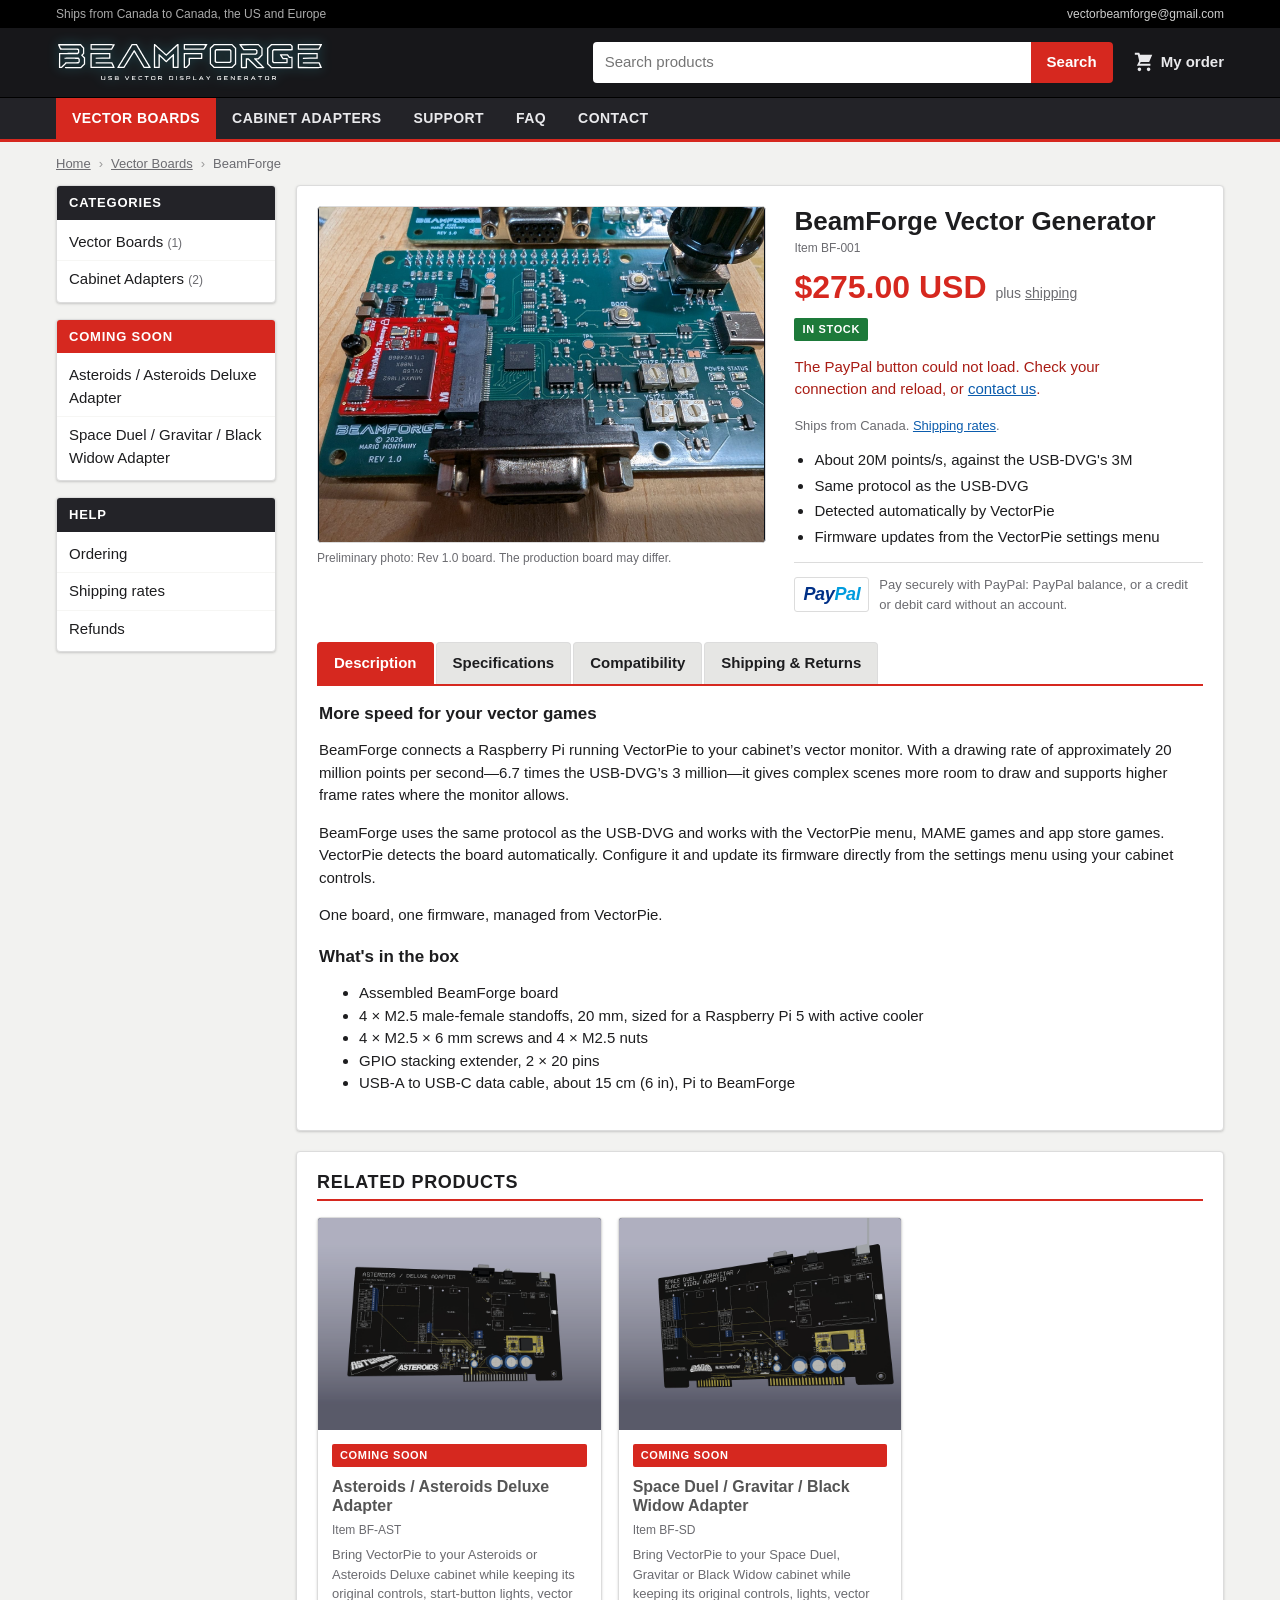
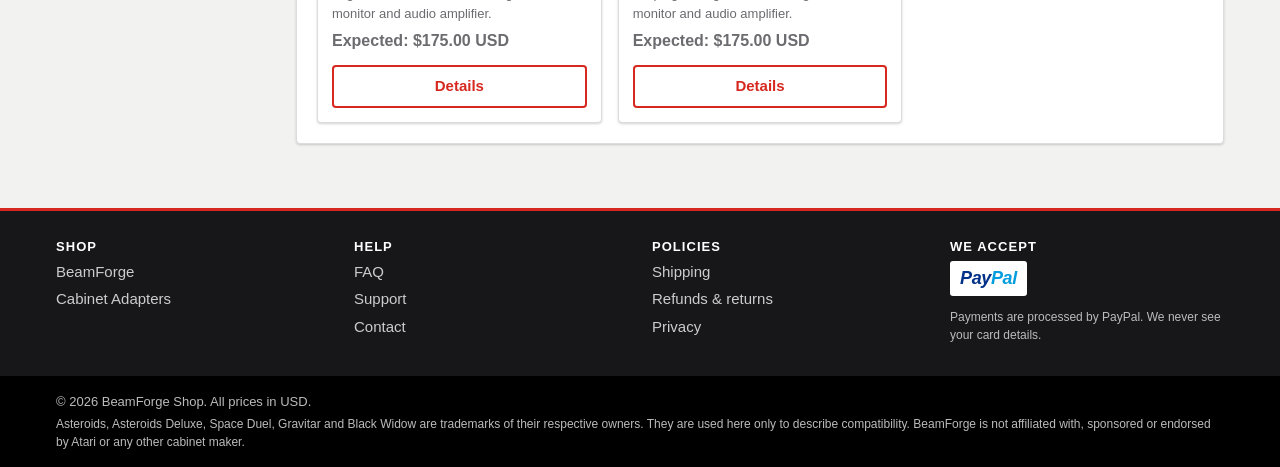
==== website/beamforge.html @ 4fb69a4a "Add BeamForge Shop website and GitHub Pages workflow Static store for BeamForge (275 USD, PayPal hos" ====
<!doctype html>
<html lang="en">
<head>
<meta charset="utf-8">
<meta name="viewport" content="width=device-width, initial-scale=1">
<title>BeamForge Vector Generator (BF-001) | BeamForge Shop</title>
<meta name="description" content="BeamForge vector generator: about 20 million points a second, same protocol as the USB-DVG. Detected automatically by VectorPie.">
<link rel="icon" href="assets/favicon.svg" type="image/svg+xml">
<link rel="stylesheet" href="css/style.css">
<script src="js/products.js" defer></script>
<script src="js/site.js" defer></script>
</head>
<body data-nav="boards">
<header id="site-header"></header>
<nav id="crumbs" aria-label="Breadcrumb" data-crumbs="Home|index.html;Vector Boards|index.html?cat=boards;BeamForge"></nav>

<div class="wrap layout">
  <aside id="sidebar" aria-label="Categories"></aside>
  <main>
    <section class="panel">
      <div class="product-top">
        <div class="gallery" data-gallery="beamforge"></div>
        <div class="buybox" data-buybox="beamforge"></div>
      </div>

      <div class="tabs">
        <div class="tablist" role="tablist" aria-label="Product details">
          <button role="tab" id="t-description" aria-controls="description">Description</button>
          <button role="tab" id="t-specs" aria-controls="specs">Specifications</button>
          <button role="tab" id="t-compat" aria-controls="compatibility">Compatibility</button>
          <button role="tab" id="t-shipping" aria-controls="shipping">Shipping &amp; Returns</button>
        </div>

        <div class="tabpanel" role="tabpanel" id="description" aria-labelledby="t-description">
          <h3>More speed for your vector games</h3>
          <p>BeamForge connects a Raspberry Pi running VectorPie to your cabinet’s vector monitor. With a drawing rate of approximately 20 million points per second—6.7 times the USB-DVG’s 3 million—it gives complex scenes more room to draw and supports higher frame rates where the monitor allows.</p>
          <p>BeamForge uses the same protocol as the USB-DVG and works with the VectorPie menu, MAME games and app store games. VectorPie detects the board automatically. Configure it and update its firmware directly from the settings menu using your cabinet controls.</p>
          <p>One board, one firmware, managed from VectorPie.</p>
          <h3>What's in the box</h3>
          <ul data-inbox="beamforge"></ul>
        </div>

        <div class="tabpanel" role="tabpanel" id="specs" aria-labelledby="t-specs" hidden>
          <h3>Specifications</h3>
          <div class="table-wrap"><table class="striped" data-specs="beamforge"></table></div>
        </div>

        <div class="tabpanel" role="tabpanel" id="compatibility" aria-labelledby="t-compat" hidden>
          <h3>Raspberry Pi</h3>
          <p>Raspberry Pi 4 or Pi 5 with 1 GB memory or higher. Raspberry Pi 5 is preferred for better performance. SSD or SD card, 32 GB or higher. SSD strongly recommended. BeamForge mounts above the Pi on the GPIO header and connects to the Pi’s upper blue USB 3 port with the included data cable.</p>
          <p>The included 20 mm standoffs and GPIO extender are sized for a Raspberry Pi 5 with its active cooler. With a Pi 4 or a different cooler, check the clearances first.</p>
          <h3>You also need</h3>
          <ul>
            <li>A Raspberry Pi 4 or 5, with its power supply.</li>
            <li>Storage with VectorPie installed.</li>
            <li>A compatible arcade vector monitor.</li>
            <li>A cable from BeamForge to your monitor, not included. For a WG6100, see the <a href="https://www.vectorheadarcade.com/product-page/dvg-to-stock-wg6100">DVG to Stock WG6100 cable</a> at Vector Head Arcade. The <a href="adapters.html">cabinet adapters</a> include their own vector cable.</li>
          </ul>
          <h3>VectorPie</h3>
          <p>VectorPie detects BeamForge automatically: <b>Settings → DVG → HARDWARE</b> shows BEAMFORGE. The menu, the MAME games and the app store games draw on it. Firmware updates install from <b>Settings → DVG → UPDATE...</b>. VectorPie runs on a Raspberry Pi 4 or 5. Plug the board into a USB 3.0 port (blue).</p>
          <h3>Replacing a USB-DVG</h3>
          <p>BeamForge uses the same protocol as the USB-DVG, so software that drives a USB-DVG drives BeamForge. Assembly, connections, monitor setup and calibration are in the <a href="https://github.com/Goldfinch2/VectorPie/blob/main/docs/beamforge-installation.md">BeamForge installation guide</a>.</p>
          <h3>Cabinets</h3>
          <p>Cabinet adapters for Asteroids / Asteroids Deluxe and for Space Duel / Gravitar / Black Widow cabinets are coming soon. <a href="adapters.html">See the adapters</a>.</p>
        </div>

        <div class="tabpanel" role="tabpanel" id="shipping" aria-labelledby="t-shipping" hidden>
          <h3>Shipping</h3>
          <p>Ships from <span data-site="sellerCountry"></span> with Canada Post, to Canada, the United States and Europe. One flat rate of 50 USD per order, to every region:</p>
          <div class="table-wrap"><table class="striped" data-shipping-table></table></div>
          <p>Duties and import taxes are paid by the buyer on delivery. European countries charge import VAT. See the <a href="policies.html#shipping">shipping policy</a>.</p>
          <h3>Returns &amp; refunds</h3>
          <p>Cancel any time before your board ships for a full refund. See the <a href="policies.html#refunds">refund policy</a> for boards that have shipped.</p>
        </div>
      </div>
    </section>

    <section class="panel">
      <h2 class="section-title">Related products</h2>
      <div class="grid" data-grid="related"></div>
    </section>
  </main>
</div>

<footer id="site-footer"></footer>
<noscript><p class="wrap">This shop needs JavaScript to show the price and the PayPal button.</p></noscript>
</body>
</html>
---- website/css/style.css ----
/* BeamForge Shop: classic arcade parts store look. */

:root {
  --bg: #f2f2f0;
  --panel: #ffffff;
  --text: #1d1d1f;
  --muted: #6b6b70;
  --line: #dcdcdc;
  --stripe: #f6f6f4;
  --dark: #17171a;
  --dark-2: #232328;
  --dark-text: #e9e9ec;
  --accent: #d6281f;       /* arcade red: prices, buttons */
  --accent-dark: #a91c14;
  --ok: #1d7a3a;
  --vector: #38e8ff;       /* vector glow in illustrations */
  --shadow: 0 1px 3px rgba(0, 0, 0, .12), 0 1px 2px rgba(0, 0, 0, .06);
  --radius: 4px;
  --font: -apple-system, BlinkMacSystemFont, "Segoe UI", Roboto, "Helvetica Neue", Arial, sans-serif;
}

* { box-sizing: border-box; }
html { -webkit-text-size-adjust: 100%; }
body { margin: 0; background: var(--bg); color: var(--text); font: 15px/1.5 var(--font); }
img { max-width: 100%; height: auto; display: block; }
a { color: #0b5cad; }
a:hover { color: var(--accent); }
h1, h2, h3, h4 { line-height: 1.2; margin: 0 0 .5em; }
.wrap { max-width: 1200px; margin: 0 auto; padding: 0 16px; }
.small { font-size: 12px; }
.sr-only { position: absolute; width: 1px; height: 1px; overflow: hidden; clip: rect(0 0 0 0); white-space: nowrap; }
.tba { color: var(--muted); font-style: italic; }
[hidden] { display: none !important; }

/* ---------- header ---------- */
.topbar { background: #000; color: #aaa; font-size: 12px; }
.topbar .wrap { display: flex; justify-content: space-between; gap: 12px; padding-top: 5px; padding-bottom: 5px; }
.topbar a { color: #ccc; text-decoration: none; }
.masthead { background: var(--dark); color: var(--dark-text); }
.masthead .wrap { display: flex; align-items: center; gap: 20px; padding-top: 14px; padding-bottom: 14px; }
.logo { display: flex; align-items: center; text-decoration: none; flex: none; }
.logo img { display: block; filter: drop-shadow(0 0 6px rgba(56, 232, 255, .45)); }
.search { flex: 1; display: flex; max-width: 520px; margin-left: auto; }
.search input { flex: 1; min-width: 0; border: 0; padding: 9px 12px; border-radius: var(--radius) 0 0 var(--radius); font: inherit; }
.search button { border: 0; background: var(--accent); color: #fff; font: inherit; font-weight: 600; padding: 0 16px; border-radius: 0 var(--radius) var(--radius) 0; cursor: pointer; }
.search button:hover { background: var(--accent-dark); }
.my-order { display: flex; align-items: center; gap: 6px; color: var(--dark-text); text-decoration: none; font-weight: 600; flex: none; }
.my-order:hover { color: #fff; }
.menu-toggle { display: none; background: none; border: 0; padding: 6px; cursor: pointer; }
.menu-toggle span { display: block; width: 22px; height: 2px; background: #fff; margin: 4px 0; }

.catbar { background: var(--dark-2); border-top: 1px solid #000; border-bottom: 3px solid var(--accent); }
.catbar .wrap { display: flex; flex-wrap: wrap; }
.catbar a { color: var(--dark-text); text-decoration: none; padding: 10px 16px; font-weight: 600; font-size: 14px; text-transform: uppercase; letter-spacing: .03em; }
.catbar a:hover, .catbar a[aria-current] { background: var(--accent); color: #fff; }

/* ---------- breadcrumbs ---------- */
#crumbs ol { list-style: none; margin: 0; padding: 12px 0; display: flex; flex-wrap: wrap; font-size: 13px; color: var(--muted); }
#crumbs li + li::before { content: "›"; margin: 0 8px; color: #999; }
#crumbs a { color: var(--muted); }

/* ---------- layout ---------- */
.layout { display: grid; grid-template-columns: 220px 1fr; gap: 20px; align-items: start; padding-bottom: 32px; }
main { min-width: 0; }
.panel { background: var(--panel); border: 1px solid var(--line); border-radius: var(--radius); box-shadow: var(--shadow); padding: 20px; margin-bottom: 20px; }
.section-title { font-size: 18px; text-transform: uppercase; letter-spacing: .04em; border-bottom: 2px solid var(--accent); padding-bottom: 6px; margin: 0 0 16px; }

/* ---------- sidebar ---------- */
.side-box { background: var(--panel); border: 1px solid var(--line); border-radius: var(--radius); box-shadow: var(--shadow); margin-bottom: 16px; overflow: hidden; }
.side-box h3 { background: var(--dark-2); color: #fff; font-size: 13px; text-transform: uppercase; letter-spacing: .06em; margin: 0; padding: 9px 12px; }
.side-soon h3 { background: var(--accent); }
.side-list { list-style: none; margin: 0; padding: 4px 0; }
.side-list li { border-bottom: 1px solid var(--stripe); padding: 7px 12px; }
.side-list li:last-child { border-bottom: 0; }
.side-list a { text-decoration: none; color: var(--text); }
.side-list a:hover { color: var(--accent); }
.count { color: var(--muted); font-size: 12px; }

/* ---------- banner ---------- */
.banner { position: relative; overflow: hidden; background: #050a12 url("../assets/banner.svg") center / cover no-repeat; color: #fff; border-radius: var(--radius); box-shadow: var(--shadow); padding: 40px 32px; margin-bottom: 20px; min-height: 240px; display: flex; align-items: center; gap: 32px; }
.banner-text { flex: 1 1 auto; min-width: 0; }
.banner-logo { flex: 0 1 380px; display: block; color: #fff; filter: drop-shadow(0 0 14px rgba(56, 232, 255, .55)); }
.banner-logo img { display: block; width: 100%; height: auto; }
.banner h1 { font-size: 34px; margin: 0 0 8px; text-shadow: 0 0 12px rgba(56, 232, 255, .6); max-width: 560px; }
.banner p { font-size: 17px; max-width: 520px; margin: 0 0 18px; color: #cfe; }
.banner .kicker { font-size: 12px; font-weight: 800; letter-spacing: .14em; color: var(--vector); margin-bottom: 6px; }
.banner .btns { display: flex; flex-wrap: wrap; gap: 10px; }
.banner .countdown { margin: 0 0 18px; }

/* ---------- buttons / badges ---------- */
.btn { display: inline-block; background: var(--accent); color: #fff; border: 0; border-radius: var(--radius); padding: 10px 18px; font: inherit; font-weight: 700; text-decoration: none; cursor: pointer; text-align: center; }
.btn:hover { background: var(--accent-dark); color: #fff; }
.btn-outline { background: transparent; color: var(--accent); box-shadow: inset 0 0 0 2px var(--accent); }
.btn-outline:hover { background: var(--accent); color: #fff; }
.banner .btn-outline { color: #fff; box-shadow: inset 0 0 0 2px #fff; }
.btn-disabled { background: #bbb; cursor: not-allowed; }
.btn-paypal { background: #ffc439; color: #111; width: 100%; font-size: 16px; padding: 12px; }
.btn-paypal:hover { background: #f2b52a; color: #111; }
.badge { display: inline-block; font-size: 11px; font-weight: 800; letter-spacing: .06em; padding: 3px 8px; border-radius: 2px; }
.badge-accent { background: var(--accent); color: #fff; }
.badge-muted { background: #e1e1e1; color: #555; }
.badge-ok { background: var(--ok); color: #fff; }
.paypal-mark { font-weight: 800; font-style: italic; font-size: 18px; letter-spacing: -.02em; }
.paypal-mark b { color: #003087; }
.paypal-mark i { color: #009cde; }
.footer-pay .paypal-mark { background: #fff; padding: 4px 10px; border-radius: 3px; display: inline-block; }

/* ---------- product cards ---------- */
.grid { display: grid; grid-template-columns: repeat(auto-fill, minmax(230px, 1fr)); gap: 16px; }
.card { background: var(--panel); border: 1px solid var(--line); border-radius: var(--radius); box-shadow: var(--shadow); display: flex; flex-direction: column; overflow: hidden; }
.card-img { background: #0a0f18; display: block; aspect-ratio: 4 / 3; }
.card-img img { width: 100%; height: 100%; object-fit: cover; }
.card-body { padding: 14px; display: flex; flex-direction: column; gap: 6px; flex: 1; }
.card-body h3 { font-size: 16px; margin: 4px 0 0; }
.card-body h3 a { color: var(--text); text-decoration: none; }
.card-body h3 a:hover { color: var(--accent); }
.card-body .tagline { color: var(--muted); font-size: 13px; margin: 0; flex: 1; }
.card-body .btn { margin-top: 6px; }
.card-muted .card-img img { filter: grayscale(.35) opacity(.85); }
.card-muted .card-body h3 a { color: #555; }
.sku { color: var(--muted); font-size: 12px; margin: 0; }
.price { color: var(--accent); font-weight: 800; font-size: 20px; }
.price-big { font-size: 32px; margin: 6px 0; }
.price-tba { color: var(--muted); font-size: 16px; font-weight: 700; }
.price-big.price-tba { font-size: 20px; }
.empty { color: var(--muted); }

/* ---------- product page ---------- */
.product-top { display: grid; grid-template-columns: minmax(0, 1.1fr) minmax(0, 1fr); gap: 28px; }
.gallery-main { background: #0a0f18; border: 1px solid var(--line); border-radius: var(--radius); aspect-ratio: 4 / 3; overflow: hidden; }
.gallery-main img { width: 100%; height: 100%; object-fit: contain; }
.gallery-thumbs { display: flex; gap: 8px; margin-top: 8px; }
.thumb { width: 76px; aspect-ratio: 4 / 3; padding: 0; background: #0a0f18; border: 2px solid var(--line); border-radius: var(--radius); cursor: pointer; overflow: hidden; }
.thumb img { width: 100%; height: 100%; object-fit: cover; }
.thumb.is-active, .thumb:hover { border-color: var(--accent); }
.buybox h1 { font-size: 26px; margin-bottom: 2px; }
.status-line { margin: 4px 0 14px; }
.deposit { margin: 0 0 8px; }
.buy { margin: 6px 0 8px; max-width: 360px; }
.buy-note { font-size: 13px; color: var(--muted); margin: 8px 0 14px; }
.highlights { margin: 0 0 14px; padding-left: 20px; }
.highlights li { margin: 3px 0; }
.trust { display: flex; align-items: center; gap: 10px; font-size: 13px; color: var(--muted); border-top: 1px solid var(--line); padding-top: 12px; }
.trust .paypal-mark { background: #fff; border: 1px solid var(--line); padding: 3px 8px; border-radius: 3px; flex: none; }
.error { color: var(--accent-dark); }

.countdown { display: flex; gap: 8px; margin: 4px 0 8px; }
.cd-cell { background: var(--dark); color: #fff; border-radius: var(--radius); padding: 8px 10px; min-width: 62px; text-align: center; box-shadow: inset 0 0 0 1px #333; }
.cd-cell b { display: block; font-size: 24px; font-variant-numeric: tabular-nums; color: var(--vector); text-shadow: 0 0 8px rgba(56, 232, 255, .5); }
.cd-cell small { font-size: 10px; text-transform: uppercase; letter-spacing: .08em; color: #aaa; }
.cd-open { font-weight: 700; color: var(--ok); }


/* tabs */
.tabs { margin-top: 28px; }
.tablist { display: flex; flex-wrap: wrap; border-bottom: 2px solid var(--accent); gap: 2px; }
.tablist button { background: #e6e6e4; border: 1px solid var(--line); border-bottom: 0; border-radius: var(--radius) var(--radius) 0 0; padding: 9px 16px; font: inherit; font-weight: 600; cursor: pointer; color: var(--text); }
.tablist button[aria-selected=true] { background: var(--accent); color: #fff; border-color: var(--accent); }
.tabpanel { padding: 18px 2px 0; }
.tabpanel h3 { font-size: 17px; margin-top: 1.2em; }
.tabpanel h3:first-child { margin-top: 0; }

/* tables */
.table-wrap { overflow-x: auto; }
table.striped { width: 100%; border-collapse: collapse; font-size: 14px; margin-bottom: 16px; }
table.striped th, table.striped td { text-align: left; padding: 8px 12px; border-bottom: 1px solid var(--line); vertical-align: top; }
table.striped thead th { background: var(--dark-2); color: #fff; font-weight: 600; }
table.striped tbody tr:nth-child(odd) { background: var(--stripe); }
table.striped tbody th { width: 34%; font-weight: 600; }

/* text pages */
.prose { max-width: 760px; }
.prose h2 { font-size: 20px; margin-top: 1.6em; padding-top: 4px; }
.prose h2:first-child { margin-top: 0; }
.prose h3 { font-size: 16px; margin-top: 1.2em; }
.prose dt { font-weight: 700; margin-top: 12px; }
.prose dd { margin: 4px 0 0; }
.callout { background: #fff7e0; border-left: 4px solid #e5a400; padding: 10px 14px; border-radius: 0 var(--radius) var(--radius) 0; margin: 12px 0; }
.toc { display: flex; flex-wrap: wrap; gap: 8px; margin-bottom: 16px; }
.toc a { background: var(--stripe); border: 1px solid var(--line); padding: 4px 10px; border-radius: 20px; text-decoration: none; font-size: 13px; color: var(--text); }

.adapter { display: grid; grid-template-columns: 260px 1fr; gap: 20px; }
.adapter figure { margin: 0; }
.adapter img { display: block; width: 100%; border-radius: var(--radius); background: #0a0f18; }


/* ---------- footer ---------- */
#site-footer { background: var(--dark); color: #bbb; border-top: 3px solid var(--accent); margin-top: 12px; }
.footer-cols { display: grid; grid-template-columns: repeat(4, 1fr); gap: 24px; padding-top: 28px; padding-bottom: 20px; }
#site-footer h4 { color: #fff; font-size: 13px; text-transform: uppercase; letter-spacing: .08em; }
#site-footer ul { list-style: none; margin: 0; padding: 0; }
#site-footer li { margin: 5px 0; }
#site-footer a { color: #ccc; text-decoration: none; }
#site-footer a:hover { color: #fff; text-decoration: underline; }
.footer-legal { background: #000; padding: 12px 0; font-size: 13px; }
.footer-legal p { margin: 4px 0; }

/* ---------- phones / tablets ---------- */
@media (max-width: 900px) {
  .layout { grid-template-columns: 1fr; }
  .banner { flex-direction: column-reverse; align-items: stretch; gap: 20px; }
  .banner-logo { flex-basis: auto; width: min(100%, 320px); align-self: center; }
  #sidebar { order: 2; }
  .product-top { grid-template-columns: 1fr; }
  .footer-cols { grid-template-columns: 1fr 1fr; }
}
@media (max-width: 700px) {
  .menu-toggle { display: block; }
  .masthead .wrap { flex-wrap: wrap; gap: 12px; }
  .logo img { width: 180px; height: auto; }
  .my-order { margin-left: auto; }
  .my-order span { display: none; }
  .search { order: 3; flex-basis: 100%; max-width: none; }
  .catbar { display: none; }
  .nav-open .catbar { display: block; }
  .catbar .wrap { flex-direction: column; padding: 0; }
  .catbar a { border-top: 1px solid #000; }
  .topbar .topbar-right { display: none; }
  .banner { padding: 28px 20px; }
  .banner h1 { font-size: 26px; }
  .adapter { grid-template-columns: 1fr; }
  .panel { padding: 16px; }
  .cd-cell { min-width: 0; flex: 1; padding: 6px 4px; }
  .cd-cell b { font-size: 20px; }
}
.plus-ship { font-size: 14px; font-weight: 400; color: var(--muted); }
.plus-ship a { color: var(--muted); }
.price-expected { color: var(--muted); font-size: 16px; }
.expected-price { margin: 8px 0 0; }
.expected-price b { color: var(--accent); font-size: 18px; }
.gallery-caption { font-size: 12px; color: var(--muted); margin: 6px 0 0; min-height: 1.5em; }
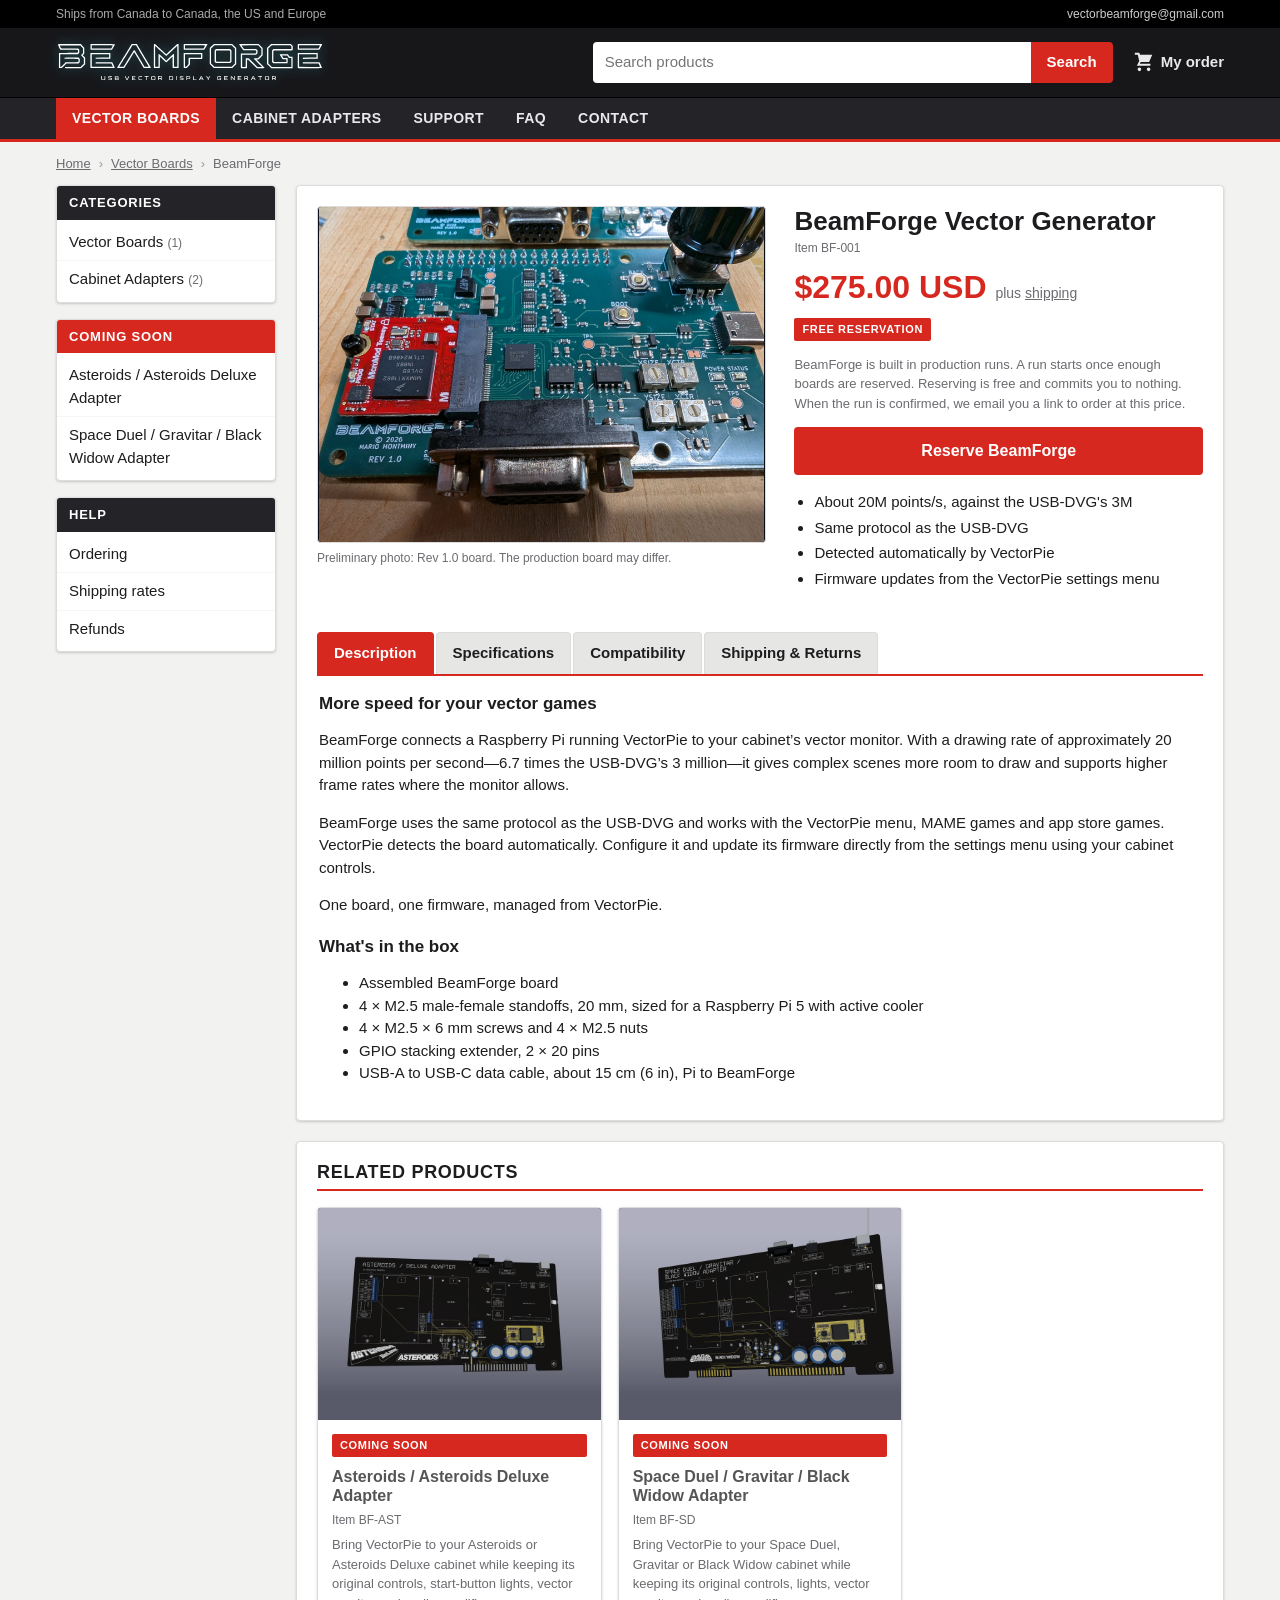
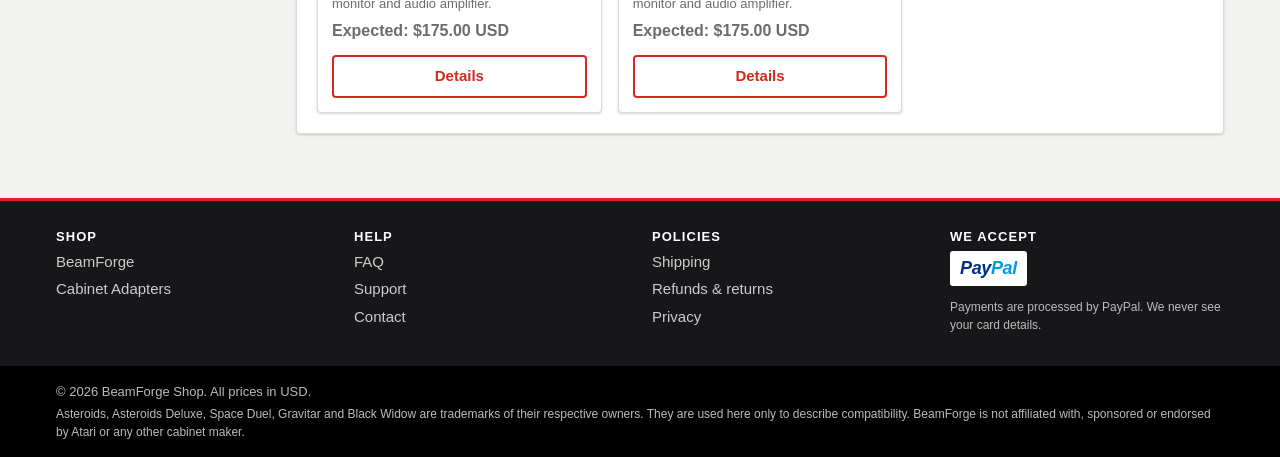
==== commit 0272e00b: "Shop: shipping 20 USD to Canada and the US, rates may change note Co-Authored-By: Claude Opus 5.5 <n" ====
--- a/website/beamforge.html
+++ b/website/beamforge.html
@@ -66,8 +66,9 @@
 
         <div class="tabpanel" role="tabpanel" id="shipping" aria-labelledby="t-shipping" hidden>
           <h3>Shipping</h3>
-          <p>Ships from <span data-site="sellerCountry"></span> with Canada Post, to Canada, the United States and Europe. One flat rate of 50 USD per order, to every region:</p>
+          <p>Ships from <span data-site="sellerCountry"></span> to Canada, the United States and Europe. One flat rate per order, by region:</p>
           <div class="table-wrap"><table class="striped" data-shipping-table></table></div>
+          <p>Shipping rates may change before ordering opens. Your order email confirms the exact total before you pay.</p>
           <p>Duties and import taxes are paid by the buyer on delivery. European countries charge import VAT. See the <a href="policies.html#shipping">shipping policy</a>.</p>
           <h3>Returns &amp; refunds</h3>
           <p>Cancel any time before your board ships for a full refund. See the <a href="policies.html#refunds">refund policy</a> for boards that have shipped.</p>
--- a/website/css/style.css
+++ b/website/css/style.css
@@ -138,6 +138,7 @@
 .deposit { margin: 0 0 8px; }
 .buy { margin: 6px 0 8px; max-width: 360px; }
 .buy-note { font-size: 13px; color: var(--muted); margin: 8px 0 14px; }
+.btn-reserve { display: block; width: 100%; box-sizing: border-box; font-size: 16px; padding: 12px; margin: 0 0 16px; }
 .highlights { margin: 0 0 14px; padding-left: 20px; }
 .highlights li { margin: 3px 0; }
 .trust { display: flex; align-items: center; gap: 10px; font-size: 13px; color: var(--muted); border-top: 1px solid var(--line); padding-top: 12px; }
@@ -196,7 +197,57 @@
 .footer-legal p { margin: 4px 0; }
 
 /* ---------- phones / tablets ---------- */
+/* ---------- reservation page ---------- */
+.rsv-hero { display: flex; align-items: center; gap: 28px; background: #050a12 url("../assets/banner.svg") center / cover no-repeat; color: #fff; border-radius: var(--radius); box-shadow: var(--shadow); padding: 32px; margin-bottom: 20px; }
+.rsv-hero-text { flex: 1 1 auto; min-width: 0; }
+.rsv-hero .kicker { font-size: 12px; font-weight: 800; letter-spacing: .14em; color: var(--vector); margin-bottom: 6px; }
+.rsv-hero h1 { font-size: 34px; margin: 0 0 8px; text-shadow: 0 0 12px rgba(56, 232, 255, .6); }
+.rsv-hero p { font-size: 17px; color: #cfe; margin: 0 0 18px; max-width: 460px; }
+.rsv-price { display: inline-flex; align-items: baseline; flex-wrap: wrap; gap: 4px 10px; background: rgba(255, 255, 255, .07); border: 1px solid rgba(56, 232, 255, .35); border-radius: var(--radius); padding: 8px 14px; }
+.rsv-price-main { font-size: 26px; font-weight: 800; color: #fff; }
+.rsv-price-sub { font-size: 13px; color: #9fb3c0; }
+.rsv-hero-img { flex: 0 1 300px; display: block; border-radius: var(--radius); overflow: hidden; border: 1px solid rgba(56, 232, 255, .35); box-shadow: 0 0 24px rgba(56, 232, 255, .25); }
+.rsv-hero-img img { display: block; width: 100%; aspect-ratio: 4 / 3; object-fit: cover; }
+
+.rsv-grid { display: grid; grid-template-columns: minmax(0, 1fr) 380px; gap: 20px; align-items: start; }
+.rsv-h2 { font-size: 18px; margin: 0 0 14px; }
+.rsv-steps { list-style: none; padding: 0; margin: 0; display: grid; gap: 14px; }
+.rsv-steps li { display: flex; gap: 14px; align-items: flex-start; }
+.rsv-steps p { margin: 2px 0 0; color: var(--muted); }
+.rsv-num { flex: none; width: 34px; height: 34px; border-radius: 50%; background: var(--accent); color: #fff; font-weight: 800; display: grid; place-items: center; }
+.rsv-facts { margin: 0; padding: 0; list-style: none; display: grid; gap: 8px; }
+.rsv-facts li { padding-left: 24px; position: relative; }
+.rsv-facts li::before { content: "✓"; position: absolute; left: 0; color: var(--ok); font-weight: 800; }
+.rsv-more { margin: 14px 0 0; font-size: 14px; }
+.rsv-note { font-size: 13px; color: var(--muted); margin: 0 4px; }
+.rsv-note + .rsv-note { margin-top: 8px; }
+
+.rsv-side { position: sticky; top: 16px; }
+.reserve { background: var(--panel); border: 1px solid var(--line); border-radius: var(--radius); box-shadow: 0 6px 20px rgba(0, 0, 0, .10); overflow: hidden; }
+.reserve-head { background: var(--dark); color: #fff; padding: 16px 20px; border-bottom: 3px solid var(--accent); }
+.reserve-head h2 { font-size: 20px; margin: 0 0 2px; }
+.reserve-head p { margin: 0; font-size: 13px; color: var(--vector); letter-spacing: .02em; }
+.reserve-body { display: grid; gap: 12px; padding: 18px 20px 20px; }
+.reserve label { display: grid; gap: 5px; font-size: 13px; font-weight: 700; }
+.reserve .opt { font-weight: 400; color: var(--muted); }
+.reserve input, .reserve select, .reserve textarea { font: inherit; font-weight: 400; padding: 10px 12px; border: 1px solid #c8c8cc; border-radius: var(--radius); background: #fff; width: 100%; box-sizing: border-box; }
+.reserve input:focus, .reserve select:focus, .reserve textarea:focus { outline: none; border-color: var(--accent); box-shadow: 0 0 0 3px rgba(214, 40, 31, .15); }
+.reserve-row { display: grid; grid-template-columns: 1fr 96px; gap: 12px; }
+.reserve-submit { width: 100%; font-size: 17px; padding: 13px; margin-top: 4px; }
+.reserve-fine { font-size: 12px; color: var(--muted); margin: 0; text-align: center; }
+.reserve .hp { position: absolute; left: -9999px; width: 1px; height: 1px; }
+.reserve-done { background: var(--panel); border: 1px solid var(--line); border-top: 4px solid var(--ok); border-radius: var(--radius); box-shadow: 0 6px 20px rgba(0, 0, 0, .10); padding: 24px 20px; text-align: center; }
+.reserve-done h2 { font-size: 20px; margin: 10px 0 6px; }
+.reserve-done p { margin: 0 0 10px; }
+.reserve-check { width: 52px; height: 52px; margin: 0 auto; border-radius: 50%; background: var(--ok); color: #fff; font-size: 28px; font-weight: 800; display: grid; place-items: center; }
+
 @media (max-width: 900px) {
+  .rsv-grid { grid-template-columns: 1fr; }
+  .rsv-side { position: static; order: -1; }
+  .rsv-hero { flex-direction: column; align-items: stretch; gap: 18px; padding: 22px; }
+  .rsv-hero-img img { aspect-ratio: 16 / 7; }
+  .rsv-hero-img { flex-basis: auto; }
+  .rsv-hero h1 { font-size: 28px; }
   .layout { grid-template-columns: 1fr; }
   .banner { flex-direction: column-reverse; align-items: stretch; gap: 20px; }
   .banner-logo { flex-basis: auto; width: min(100%, 320px); align-self: center; }
